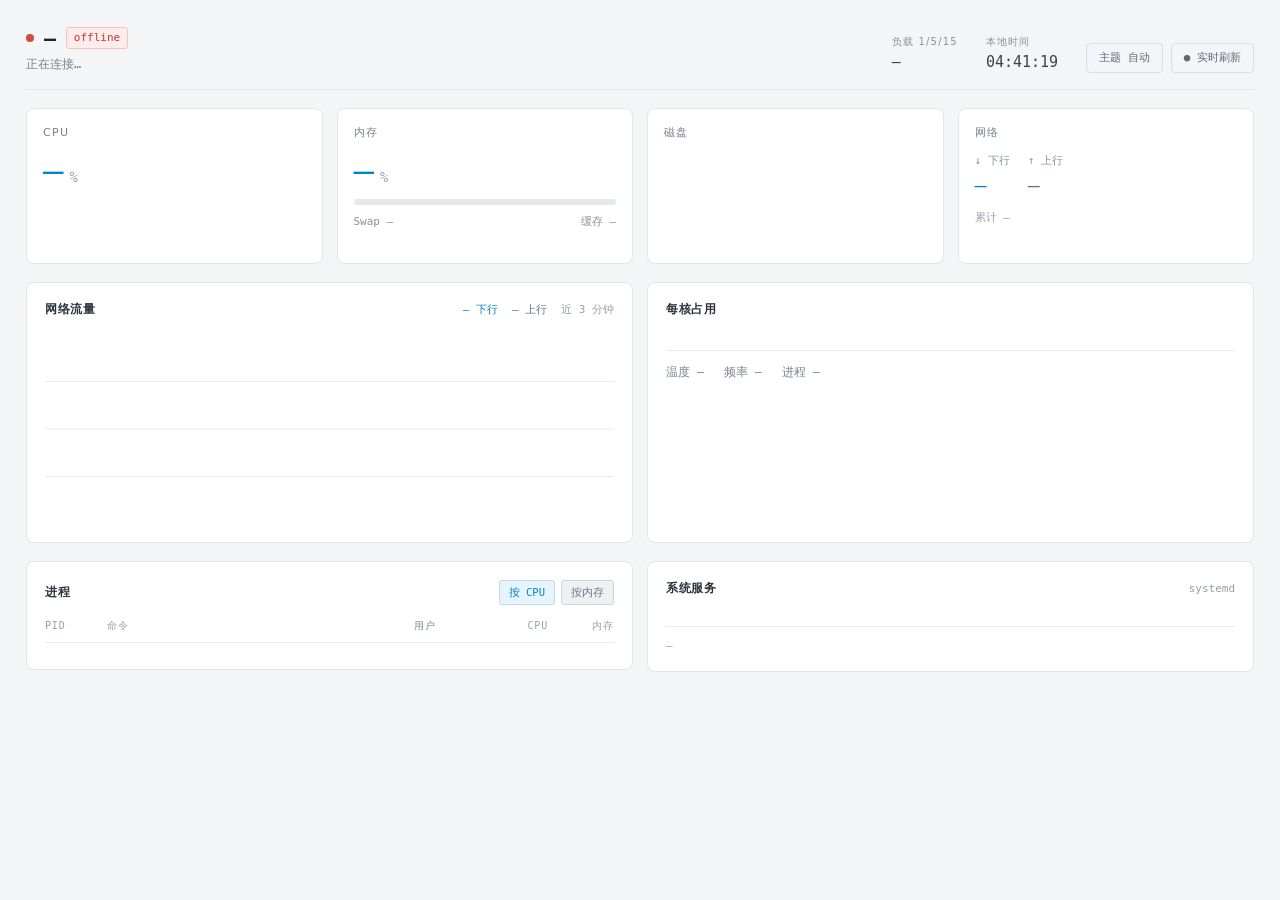
==== web/index.html @ b19786bd "servmon: 按 Claude Design 稿重做界面并扩展后端 - 前端重写为深色监控面板：CPU/内存/磁盘/网络卡片、网络流量图、每核占用、进程分页、服务卡片 - 新增浅色主题与主题切换（" ====
<!doctype html>
<html lang="zh-CN">
<head>
<meta charset="utf-8">
<meta name="viewport" content="width=device-width, initial-scale=1, viewport-fit=cover">
<meta name="color-scheme" content="dark light">
<title>servmon</title>
<script>
// 主题：localStorage 里的 servmon.theme 为 dark / light，缺省跟随系统；放在样式前面避免闪烁
(function () {
  const q = new URLSearchParams(location.search).get('theme');
  if (q === 'dark' || q === 'light') { try { localStorage.setItem('servmon.theme', q); } catch {} }
  else if (q === 'auto') { try { localStorage.removeItem('servmon.theme'); } catch {} }
  let t = ''; try { t = localStorage.getItem('servmon.theme') || ''; } catch {}
  const resolved = t || (matchMedia('(prefers-color-scheme: light)').matches ? 'light' : 'dark');
  document.documentElement.dataset.theme = resolved;
  document.documentElement.dataset.themePref = t || 'auto';
  document.documentElement.style.colorScheme = resolved;
})();
</script>
<style>
:root{
  --bg:#0c0f12; --panel:#12161a; --panel-2:#141920; --btn:#181d23; --btn-2:#14181d;
  --border:#1e242b; --border-2:#22282f; --border-3:#262d35; --border-hi:#3a4450;
  --line:#1c2228; --row:#171c21; --track:#1b2126; --hover:#151a1f;
  --ink:#e4e8ea; --ink-2:#dbe1e5; --ink-3:#d3dade; --val:#cdd4d8; --soft:#b6bfc5;
  --sub:#9aa4ab; --mute:#8b949e; --dim:#78838c; --dim-2:#6a747c; --dim-3:#5c666e; --off:#4d565e;
  --accent:#38bdf8; --accent-hi:#7dd3fc; --accent-bg:#0b1c27; --accent-bd:#1d3a4c;
  --tx:#94a3b8; --warn:#dda03c; --warn-bg:#1f1a10; --warn-bd:#453a20;
  --bad:#e06c5a; --bad-fg:#e08a7a; --bad-bg:#221618; --bad-bd:#402a2a;
  --sans:'IBM Plex Sans',ui-sans-serif,system-ui,-apple-system,"Segoe UI",Roboto,"PingFang SC","Noto Sans SC","Microsoft YaHei",sans-serif;
  --mono:'IBM Plex Mono',ui-monospace,SFMono-Regular,Menlo,Consolas,"PingFang SC","Noto Sans SC","Microsoft YaHei",monospace;
  --shadow:0 8px 30px rgba(0,0,0,.5);
}
:root[data-theme="light"]{
  --bg:#f3f5f7; --panel:#ffffff; --panel-2:#f7f9fb; --btn:#eef1f4; --btn-2:#f3f5f8;
  --border:#e1e6eb; --border-2:#d9dfe5; --border-3:#cfd6dd; --border-hi:#a9b3bd;
  --line:#e6eaee; --row:#eef1f4; --track:#e4e9ee; --hover:#f3f6f9;
  --ink:#1b232b; --ink-2:#232c34; --ink-3:#2b343d; --val:#39444e; --soft:#4b5763;
  --sub:#5d6975; --mute:#6c7883; --dim:#77838e; --dim-2:#86919b; --dim-3:#96a0a9; --off:#b8c0c7;
  --accent:#0284c7; --accent-hi:#0369a1; --accent-bg:#e8f4fc; --accent-bd:#b9dcf3;
  --tx:#64748b; --warn:#b7791f; --warn-bg:#fdf5e3; --warn-bd:#f0d7a0;
  --bad:#d14b3b; --bad-fg:#c0392b; --bad-bg:#fdeceb; --bad-bd:#f4c3bd;
  --shadow:0 8px 30px rgba(20,30,40,.18);
}
*{box-sizing:border-box}
html,body{margin:0;padding:0;background:var(--bg)}
body{color:var(--ink);font:13px/1.45 var(--sans);font-variant-numeric:tabular-nums;-webkit-font-smoothing:antialiased}
button{font:inherit;color:inherit;cursor:pointer}
button:disabled{cursor:default;opacity:.45}
.m{font-family:var(--mono)}
:focus-visible{outline:2px solid var(--accent);outline-offset:2px}
@keyframes pulseDot{0%,100%{opacity:1}50%{opacity:.35}}

.wrap{min-height:100vh;max-width:1480px;margin:0 auto;padding:26px 26px 48px;display:flex;flex-direction:column;gap:18px}
@media(max-width:600px){.wrap{padding:18px 16px 40px}}

/* ---------- 顶栏 ---------- */
.top{display:flex;flex-wrap:wrap;gap:20px;align-items:flex-end;justify-content:space-between;border-bottom:1px solid var(--border);padding-bottom:16px}
.top .id{display:flex;flex-direction:column;gap:6px;min-width:0}
.top .name{display:flex;align-items:center;gap:10px;flex-wrap:wrap}
.top .pulse{width:8px;height:8px;border-radius:50%;background:var(--accent);animation:pulseDot 2.4s ease-in-out infinite;flex:none}
.top.off .pulse{background:var(--bad);animation:none}
.top h1{margin:0;font:600 20px/1.2 var(--mono);letter-spacing:-.01em}
.badge{font:11px/1.4 var(--mono);color:var(--accent);border:1px solid var(--accent-bd);background:var(--accent-bg);padding:2px 7px;border-radius:3px}
.top.off .badge{color:var(--bad-fg);border-color:var(--bad-bd);background:var(--bad-bg)}
.top .sys{font:12px/1.4 var(--mono);color:var(--dim)}
.top .side{display:flex;gap:28px;align-items:flex-end;flex-wrap:wrap}
.kv{display:flex;flex-direction:column;gap:4px}
.kv .k{font-size:10px;letter-spacing:.12em;text-transform:uppercase;color:var(--dim-2)}
.kv .v{font:15px/1.3 var(--mono);color:var(--val)}
.live{font:11px/1.3 var(--mono);color:var(--sub);background:var(--btn-2);border:1px solid var(--border-2);border-radius:4px;padding:7px 12px}
.live:hover{border-color:var(--border-hi);color:var(--ink)}
.top .btns{display:flex;gap:8px}

/* ---------- 卡片 ---------- */
.grid{display:grid;gap:14px}
.g4{grid-template-columns:repeat(auto-fit,minmax(230px,1fr))}
.g2{grid-template-columns:repeat(auto-fit,minmax(330px,1fr))}
.g2b{grid-template-columns:repeat(auto-fit,minmax(340px,1fr));align-items:start}
@media(max-width:400px){.g2,.g2b{grid-template-columns:1fr}}
.card{background:var(--panel);border:1px solid var(--border);border-radius:8px;padding:16px;display:flex;flex-direction:column;gap:12px;min-width:0}
.card.lg{padding:18px;gap:16px}
.card .hd{display:flex;justify-content:space-between;align-items:baseline;gap:10px}
.card .hd .t{font-size:11px;letter-spacing:.12em;text-transform:uppercase;color:var(--dim)}
.card.lg .hd{align-items:center}
.card.lg .hd .t{font-size:12px;font-weight:600;letter-spacing:.06em;text-transform:none;color:var(--ink-3)}
.card .hd .r{font:11px/1.4 var(--mono);color:var(--dim-3);overflow:hidden;text-overflow:ellipsis;white-space:nowrap;min-width:0}
.big{display:flex;align-items:baseline;gap:6px;font-family:var(--mono)}
.big b{font-size:34px;font-weight:500;line-height:1;color:var(--accent)}
.big span{font-size:14px;color:var(--dim-3)}
.spark{width:100%;height:54px;display:block;overflow:visible}
.st-accent{stroke:var(--accent)} .st-tx{stroke:var(--tx)} .st-grid{stroke:var(--line)} .fl-accent{fill:var(--accent)}
.bar{height:6px;background:var(--track);border-radius:3px;overflow:hidden}
.bar i{display:block;height:100%;border-radius:3px;background:var(--accent);width:0;transition:width .6s ease}
.bar.s{height:5px}
.meta2{display:flex;justify-content:space-between;gap:10px;font:11px/1.4 var(--mono);color:var(--dim-2)}
.note{font:11px/1.4 var(--mono);color:var(--dim-3);padding-bottom:6px}
.heat-warn{color:var(--warn)!important} .heat-bad{color:var(--bad)!important}
.bg-warn{background:var(--warn)!important} .bg-bad{background:var(--bad)!important}

/* 磁盘 */
.disks{display:flex;flex-direction:column;gap:11px}
.disk{display:flex;flex-direction:column;gap:5px}
.disk .l{display:flex;justify-content:space-between;gap:10px;font:11.5px/1.4 var(--mono)}
.disk .l .mnt{color:var(--soft);overflow:hidden;text-overflow:ellipsis;white-space:nowrap}
.disk .l .u{color:var(--accent);white-space:nowrap}

/* 网络 */
.net2{display:flex;gap:18px;flex-wrap:wrap}
.net2 .kv .k{font:11px/1.4 var(--mono);color:var(--dim-2);letter-spacing:0;text-transform:none}
.net2 .kv .v{font-size:20px}
.net2 .rx .v{color:var(--accent)} .net2 .txv .v{color:var(--tx)}
.legend{display:flex;gap:14px;font:11px/1.4 var(--mono);flex-wrap:wrap}
.legend .rx{color:var(--accent)} .legend .tx{color:var(--tx)} .legend .n{color:var(--dim-3)}
.chart{width:100%;height:190px;display:block}

/* 每核 */
.cores{display:grid;grid-template-columns:repeat(auto-fit,minmax(130px,1fr));gap:10px 20px}
.core{display:flex;align-items:center;gap:9px}
.core .lb{font:11px/1.4 var(--mono);color:var(--dim-2);width:26px;flex:none}
.core .bar{flex:1}
.core .bar i{transition:width .7s ease}
.core .pc{font:11px/1.4 var(--mono);color:var(--sub);width:30px;text-align:right;flex:none}
.foot{display:flex;gap:20px;flex-wrap:wrap;border-top:1px solid var(--line);padding-top:13px;font:11.5px/1.4 var(--mono);color:var(--dim)}

/* 进程 */
.seg{font:10.5px/1.4 var(--mono);padding:4px 9px;border-radius:3px;background:var(--btn);color:var(--mute);border:1px solid var(--border-3)}
.seg.on{background:var(--accent-bg);color:var(--accent);border-color:var(--accent-bd)}
.segs{display:flex;gap:6px}
.prow{display:grid;grid-template-columns:52px minmax(0,1fr) 64px 60px 56px;gap:0 10px;align-items:center;font-family:var(--mono)}
.phead{font-size:10px;letter-spacing:.08em;text-transform:uppercase;color:var(--dim-3);border-bottom:1px solid var(--line);padding-bottom:8px}
.plist{display:flex;flex-direction:column;margin-top:-6px}
.plist .prow{padding:9px 0;border-bottom:1px solid var(--row);font-size:12px}
.plist .prow:hover{background:var(--hover)}
.prow .pid{color:var(--dim-3)}
.prow .nm{color:var(--ink-2);overflow:hidden;text-overflow:ellipsis;white-space:nowrap}
.prow .us{color:var(--dim);overflow:hidden;text-overflow:ellipsis;white-space:nowrap}
.prow .cp{text-align:right;color:var(--val)}
.prow .cp.hot{color:var(--warn)}
.prow .mm{text-align:right;color:var(--sub)}
@media(max-width:520px){.prow{grid-template-columns:48px minmax(0,1fr) 56px 52px}.prow .us{display:none}}
.pager{display:flex;justify-content:space-between;align-items:center;gap:10px;flex-wrap:wrap;border-top:1px solid var(--line);padding-top:11px;margin-top:-4px}
.pager .info{font:11px/1.4 var(--mono);color:var(--dim-3)}
.pager .pageNo{font:11px/1.4 var(--mono);color:var(--sub);padding:0 4px;align-self:center;min-width:64px;text-align:center}
.pager .seg{padding:3px 9px;font-size:12px;line-height:1.2}
[hidden]{display:none!important}

/* 服务 */
.svcs{display:flex;flex-direction:column;gap:8px}
.svc{border:1px solid var(--border);border-radius:6px;padding:12px 13px;display:flex;flex-direction:column;gap:10px;background:var(--panel-2)}
.svc .row1{display:flex;justify-content:space-between;align-items:flex-start;gap:12px}
.svc .info{display:flex;flex-direction:column;gap:3px;min-width:0}
.svc .unit{display:flex;align-items:center;gap:8px;min-width:0}
.svc .dot{width:6px;height:6px;border-radius:50%;background:var(--off);flex:none}
.svc .unit b{font:13px/1.4 var(--mono);color:var(--ink);font-weight:400;overflow:hidden;text-overflow:ellipsis;white-space:nowrap}
.svc .desc{font-size:11.5px;color:var(--dim);padding-left:14px;overflow:hidden;text-overflow:ellipsis;white-space:nowrap}
.pill{font:10.5px/1.4 var(--mono);padding:3px 8px;border-radius:3px;white-space:nowrap;color:var(--mute);background:var(--btn);border:1px solid var(--border-3);flex:none}
.svc.running .dot{background:var(--accent)}
.svc.running .pill{color:var(--accent);background:var(--accent-bg);border-color:var(--accent-bd)}
.svc.failed .dot{background:var(--bad)}
.svc.failed .pill{color:var(--bad-fg);background:var(--bad-bg);border-color:var(--bad-bd)}
.svc.busy .dot{background:var(--warn)}
.svc.busy .pill{color:var(--warn);background:var(--warn-bg);border-color:var(--warn-bd)}
.svc .acts{display:flex;gap:6px;align-items:center;flex-wrap:wrap;padding-left:14px}
.svc .acts button{font:11px/1.4 var(--mono);padding:5px 11px;border-radius:3px;background:var(--btn);color:var(--sub);border:1px solid var(--border-3)}
.svc .acts button:hover:not(:disabled){color:var(--ink);border-color:var(--border-hi)}
.svc .acts .pri.start{background:var(--accent-bg);color:var(--accent);border-color:var(--accent-bd)}
.svc .acts .pri.stop{background:var(--bad-bg);color:var(--bad-fg);border-color:var(--bad-bd)}
.svc .acts .boot{background:transparent;color:var(--dim-2);border-color:var(--border-2)}
.svc .acts .boot.on{color:var(--sub);border-color:var(--border-hi)}
.svc .acts .meta{font:11px/1.4 var(--mono);color:var(--dim-3);margin-left:auto;white-space:nowrap}
.log{font:11px/1.4 var(--mono);color:var(--dim-3);border-top:1px solid var(--line);padding-top:11px;overflow:hidden;text-overflow:ellipsis;white-space:nowrap}
.empty{color:var(--dim);font-size:12px;padding:6px 0}
.empty code{font-family:var(--mono);color:var(--sub)}

/* ---------- 提示 / 登录 ---------- */
.toast{position:fixed;left:50%;bottom:24px;transform:translateX(-50%);background:var(--panel-2);color:var(--ink);border:1px solid var(--border-hi);
  font:12px/1.4 var(--mono);padding:10px 16px;border-radius:6px;opacity:0;transition:opacity .2s;pointer-events:none;max-width:90vw;box-shadow:var(--shadow)}
.toast.show{opacity:1}
.toast.err{border-color:var(--bad-bd);color:var(--bad-fg)}
.login{position:fixed;inset:0;background:rgba(0,0,0,.6);display:none;align-items:center;justify-content:center;padding:16px}
.login.show{display:flex}
.login form{background:var(--panel);border:1px solid var(--border);padding:24px;border-radius:8px;width:340px;max-width:100%;display:flex;flex-direction:column;gap:12px}
.login .t{font:600 13px/1.4 var(--mono);color:var(--ink-3)}
.login p{margin:0;color:var(--dim);font-size:12px}
.login input{font:13px/1.4 var(--mono);padding:9px 10px;border:1px solid var(--border-3);border-radius:4px;background:var(--bg);color:var(--ink)}
.login button{font:12px/1.4 var(--mono);padding:9px;border:1px solid var(--accent-bd);border-radius:4px;background:var(--accent-bg);color:var(--accent)}
</style>
</head>
<body>
<div class="wrap">
  <header class="top" id="top">
    <div class="id">
      <div class="name">
        <span class="pulse"></span>
        <h1 id="host">—</h1>
        <span class="badge" id="badge">连接中</span>
      </div>
      <div class="sys" id="sys">正在连接…</div>
    </div>
    <div class="side">
      <div class="kv"><span class="k">负载 1/5/15</span><span class="v" id="load">—</span></div>
      <div class="kv"><span class="k">本地时间</span><span class="v" id="clock">—</span></div>
      <div class="btns">
        <button class="live" id="theme" title="切换主题：跟随系统 / 深色 / 浅色">主题 自动</button>
        <button class="live" id="live">● 实时刷新</button>
      </div>
    </div>
  </header>

  <section class="grid g4">
    <div class="card" style="padding-bottom:10px">
      <div class="hd"><span class="t">CPU</span><span class="r" id="cpuModel"></span></div>
      <div class="big"><b id="cpuV">—</b><span>%</span></div>
      <svg class="spark" viewBox="0 0 300 70" preserveAspectRatio="none" aria-hidden="true">
        <polyline id="cpuLine" class="st-accent" points="" fill="none" stroke-width="1.6" vector-effect="non-scaling-stroke"></polyline>
        <polygon id="cpuArea" class="fl-accent" points="" opacity="0.09"></polygon>
      </svg>
    </div>

    <div class="card">
      <div class="hd"><span class="t">内存</span><span class="r" id="memText"></span></div>
      <div class="big"><b id="memV">—</b><span>%</span></div>
      <div style="display:flex;flex-direction:column;gap:9px">
        <div class="bar"><i id="memBar"></i></div>
        <div class="meta2"><span id="swapText">Swap —</span><span id="cacheText">缓存 —</span></div>
      </div>
    </div>

    <div class="card">
      <div class="hd"><span class="t">磁盘</span><span class="r" id="diskCount"></span></div>
      <div class="disks" id="disks"></div>
    </div>

    <div class="card" style="padding-bottom:10px">
      <div class="hd"><span class="t">网络</span><span class="r" id="iface"></span></div>
      <div class="net2">
        <div class="kv rx"><span class="k">↓ 下行</span><span class="v" id="rxV">—</span></div>
        <div class="kv txv"><span class="k">↑ 上行</span><span class="v" id="txV">—</span></div>
      </div>
      <div class="note" id="netTotal">累计 —</div>
    </div>
  </section>

  <section class="grid g2">
    <div class="card lg">
      <div class="hd">
        <span class="t">网络流量</span>
        <div class="legend"><span class="rx">— 下行</span><span class="tx">— 上行</span><span class="n" id="netRange">近 3 分钟</span></div>
      </div>
      <svg class="chart" viewBox="0 0 600 180" preserveAspectRatio="none" aria-hidden="true">
        <line class="st-grid" x1="0" y1="45" x2="600" y2="45" stroke-width="1" vector-effect="non-scaling-stroke"></line>
        <line class="st-grid" x1="0" y1="90" x2="600" y2="90" stroke-width="1" vector-effect="non-scaling-stroke"></line>
        <line class="st-grid" x1="0" y1="135" x2="600" y2="135" stroke-width="1" vector-effect="non-scaling-stroke"></line>
        <polygon id="rxArea" class="fl-accent" points="" opacity="0.1"></polygon>
        <polyline id="rxLine" class="st-accent" points="" fill="none" stroke-width="1.8" vector-effect="non-scaling-stroke"></polyline>
        <polyline id="txLine" class="st-tx" points="" fill="none" stroke-width="1.5" vector-effect="non-scaling-stroke"></polyline>
      </svg>
    </div>

    <div class="card lg">
      <div class="hd"><span class="t">每核占用</span><span class="r" id="coreCount"></span></div>
      <div class="cores" id="cores"></div>
      <div class="foot"><span id="temp">温度 —</span><span id="freq">频率 —</span><span id="procCount">进程 —</span></div>
    </div>
  </section>

  <section class="grid g2b">
    <div class="card lg" style="gap:14px">
      <div class="hd">
        <span class="t">进程</span>
        <div class="segs">
          <button class="seg on" data-sort="cpu">按 CPU</button>
          <button class="seg" data-sort="mem">按内存</button>
        </div>
      </div>
      <div class="prow phead"><span>PID</span><span>命令</span><span class="us">用户</span><span style="text-align:right">CPU</span><span style="text-align:right">内存</span></div>
      <div class="plist" id="procs"></div>
      <div class="pager" id="pager" hidden>
        <span class="info" id="pageInfo"></span>
        <div class="segs">
          <button class="seg" id="pagePrev" aria-label="上一页">‹</button>
          <span class="pageNo" id="pageNo"></span>
          <button class="seg" id="pageNext" aria-label="下一页">›</button>
        </div>
      </div>
    </div>

    <div class="card lg" style="gap:14px">
      <div class="hd"><span class="t">系统服务</span><span class="r">systemd</span></div>
      <div class="svcs" id="services"></div>
      <div class="log" id="log">—</div>
    </div>
  </section>
</div>

<div class="toast" id="toast" role="status"></div>
<div class="login" id="login">
  <form id="loginForm">
    <div class="t">servmon</div>
    <p>需要访问令牌才能查看此面板。</p>
    <input id="tokenIn" type="password" placeholder="输入令牌" autocomplete="current-password">
    <button type="submit">进入</button>
  </form>
</div>

<script>
'use strict';
const $ = s => document.querySelector(s);
let token = localStorage.getItem('servmon.token') || '';
let sortBy = 'cpu';
const PAGE_SIZE = 15;
let page = 0;
let live = true;
let intervalMs = 2000;
let tickTimer = null;
let inFlight = false;
let lastLog = '';
const pending = new Map();   // 服务名 -> 正在执行的动作
const cache = { procs: [], svcs: [] };

// ---------- 工具 ----------
function bytes(n, f = 1) {
  const u = ['B', 'KB', 'MB', 'GB', 'TB', 'PB']; let i = 0; n = Number(n) || 0;
  while (n >= 1024 && i < u.length - 1) { n /= 1024; i++; }
  return n.toFixed(i === 0 ? 0 : f) + ' ' + u[i];
}
const rate = n => bytes(n, 1) + '/s';
function dur(s) {
  s = Math.max(0, Math.floor(s));
  const d = Math.floor(s / 86400), h = Math.floor(s % 86400 / 3600), m = Math.floor(s % 3600 / 60);
  return (d ? d + ' 天 ' : '') + (h ? h + ' 小时 ' : '') + m + ' 分';
}
function durShort(s) {
  s = Math.max(0, Math.floor(s));
  if (s < 60) return '刚刚';
  const d = Math.floor(s / 86400), h = Math.floor(s % 86400 / 3600), m = Math.floor(s % 3600 / 60);
  return d ? `${d}d ${h}h` : h ? `${h}h ${m}m` : `${m}m`;
}
const esc = s => String(s ?? '').replace(/[&<>"]/g, c => ({ '&': '&amp;', '<': '&lt;', '>': '&gt;', '"': '&quot;' }[c]));
const heat = v => v > 85 ? 'bad' : v > 60 ? 'warn' : '';
function setHeat(el, v, prefix) {
  el.classList.remove(prefix + '-warn', prefix + '-bad');
  const h = heat(v); if (h) el.classList.add(prefix + '-' + h);
}
function toast(msg, err = false, ms = 2500) {
  const t = $('#toast'); t.textContent = msg; t.classList.toggle('err', err); t.classList.add('show');
  clearTimeout(t._h); t._h = setTimeout(() => t.classList.remove('show'), ms);
}
function setLog(msg) { lastLog = msg; renderLog(); }
function setOnline(ok) {
  $('#top').classList.toggle('off', !ok);
  $('#badge').textContent = ok ? 'online' : 'offline';
}

// 把序列映射成 SVG 折线的 points 字符串；n 为满幅点数，数据不足时靠右对齐
function poly(vals, max, w, h, n) {
  n = Math.max(n || vals.length, 2);
  const off = n - vals.length;
  return vals.map((v, i) => `${((i + off) / (n - 1) * w).toFixed(1)},${(h - Math.max(0, Math.min(1, v / max)) * h).toFixed(1)}`).join(' ');
}
function area(points, vals, w, h, n) {
  if (!vals.length) return '';
  n = Math.max(n || vals.length, 2);
  const x0 = ((n - vals.length) / (n - 1) * w).toFixed(1);
  return `${x0},${h} ${points} ${w},${h}`;
}

async function api(path, opts = {}) {
  const h = Object.assign({}, opts.headers || {});
  if (token) h['Authorization'] = 'Bearer ' + token;
  const r = await fetch(path, Object.assign({}, opts, { headers: h }));
  if (r.status === 401) { showLogin(); throw new Error('unauthorized'); }
  const data = await r.json();
  if (!r.ok) throw new Error(data.error || r.statusText);
  return data;
}

// ---------- 渲染 ----------
function renderOverview(o) {
  const c = o.current || {};
  const hist = o.history || [];
  const n = 90;
  if (o.interval > 0) intervalMs = Math.max(500, o.interval * 1000);

  document.title = (o.host || 'servmon') + ' · servmon';
  $('#host').textContent = o.host || '—';
  $('#sys').textContent = [o.os, o.kernel ? '内核 ' + o.kernel : '', '运行 ' + dur(o.uptime)].filter(Boolean).join(' · ');
  $('#load').textContent = (o.load || [0, 0, 0]).map(x => x.toFixed(2)).join(' / ');

  // CPU
  const cpuV = $('#cpuV'); cpuV.textContent = (c.cpu || 0).toFixed(1); setHeat(cpuV, c.cpu || 0, 'heat');
  $('#cpuModel').textContent = o.cpuModel || (o.cores + ' 核');
  $('#cpuModel').title = o.cpuModel || '';
  const cpuPts = poly(hist.map(s => s.cpu), 100, 300, 70, n);
  $('#cpuLine').setAttribute('points', cpuPts);
  $('#cpuArea').setAttribute('points', area(cpuPts, hist, 300, 70, n));

  // 内存
  const memPct = c.mem || 0;
  const memV = $('#memV'); memV.textContent = memPct.toFixed(0); setHeat(memV, memPct, 'heat');
  $('#memText').textContent = `${bytes(o.memUsed)} / ${bytes(o.memTotal, 0)}`;
  const memBar = $('#memBar'); memBar.style.width = memPct.toFixed(1) + '%'; setHeat(memBar, memPct, 'bg');
  $('#swapText').textContent = o.swapTotal ? `Swap ${bytes(o.swapUsed)} / ${bytes(o.swapTotal, 0)}` : 'Swap 无';
  $('#cacheText').textContent = '缓存 ' + bytes(o.memCached);

  // 磁盘
  const disks = o.disks || [];
  $('#diskCount').textContent = disks.length + ' 个挂载点';
  $('#disks').innerHTML = disks.map(d => `
    <div class="disk">
      <div class="l"><span class="mnt" title="${esc(d.fs)}">${esc(d.mount)}</span><span class="u ${heat(d.percent) ? 'heat-' + heat(d.percent) : ''}">${bytes(d.used)} / ${bytes(d.total, 0)} · ${d.percent.toFixed(0)}%</span></div>
      <div class="bar s"><i class="${heat(d.percent) ? 'bg-' + heat(d.percent) : ''}" style="width:${d.percent.toFixed(1)}%"></i></div>
    </div>`).join('') || '<div class="empty">没有找到磁盘</div>';

  // 网络
  $('#iface').textContent = o.netIface || '';
  $('#rxV').textContent = rate(c.rx || 0);
  $('#txV').textContent = rate(c.tx || 0);
  $('#netTotal').textContent = `累计 ${bytes(o.netRxTotal)} ↓ · ${bytes(o.netTxTotal)} ↑`;
  const rxs = hist.map(s => s.rx), txs = hist.map(s => s.tx);
  const peak = Math.max(1, ...rxs, ...txs);
  const netMax = peak * 1.15;
  const rxPts = poly(rxs, netMax, 600, 180, n);
  $('#rxLine').setAttribute('points', rxPts);
  $('#rxArea').setAttribute('points', area(rxPts, rxs, 600, 180, n));
  $('#txLine').setAttribute('points', poly(txs, netMax, 600, 180, n));
  const span = Math.round(hist.length * (o.interval || 2));
  $('#netRange').textContent = `近 ${span >= 120 ? Math.round(span / 60) + ' 分钟' : span + ' 秒'} · 峰值 ${rate(peak)}`;

  // 每核
  const cores = o.perCore || [];
  const cc = $('#cores');
  if (cc.children.length !== cores.length) {
    cc.innerHTML = cores.map((_, i) => `<div class="core"><span class="lb">c${i}</span><div class="bar s"><i></i></div><span class="pc"></span></div>`).join('');
  }
  cores.forEach((p, i) => {
    const row = cc.children[i], bar = row.querySelector('i');
    bar.style.width = Math.max(1, p).toFixed(1) + '%'; setHeat(bar, p, 'bg');
    row.querySelector('.pc').textContent = p.toFixed(0) + '%';
  });
  $('#coreCount').textContent = o.physical && o.physical !== o.cores ? `${o.physical} 物理核 / ${o.cores} 线程` : `${o.cores} 核`;
  $('#temp').textContent = '温度 ' + (o.temp > 0 ? o.temp.toFixed(0) + '°C' : '—');
  $('#freq').textContent = '频率 ' + (o.cpuMhz > 100 ? (o.cpuMhz / 1000).toFixed(2) + ' GHz' : '—');
  $('#procCount').textContent = '进程 ' + (o.procCount || '—');
}

function renderProcs(list) {
  cache.procs = list;
  const pages = Math.max(1, Math.ceil(list.length / PAGE_SIZE));
  page = Math.min(page, pages - 1);
  const from = page * PAGE_SIZE, slice = list.slice(from, from + PAGE_SIZE);
  $('#pager').hidden = list.length <= PAGE_SIZE;
  $('#pageInfo').textContent = list.length ? `${from + 1}–${from + slice.length} / 共 ${list.length} 个` : '';
  $('#pageNo').textContent = `${page + 1} / ${pages}`;
  $('#pagePrev').disabled = page === 0;
  $('#pageNext').disabled = page >= pages - 1;
  $('#procs').innerHTML = slice.map(p => `<div class="prow" title="${esc(p.name)} · RSS ${bytes(p.rss)} · ${esc(p.status)}">
    <span class="pid">${p.pid}</span>
    <span class="nm">${esc(p.name)}</span>
    <span class="us">${esc(p.user)}</span>
    <span class="cp ${p.cpu > 20 ? 'hot' : ''}">${p.cpu.toFixed(1)}%</span>
    <span class="mm">${p.memPct.toFixed(1)}%</span>
  </div>`).join('') || '<div class="empty">没有进程数据</div>';
}

const ENABLED = new Set(['enabled', 'enabled-runtime', 'alias', 'linked', 'linked-runtime']);
const LOCKED = new Set(['static', 'masked', 'masked-runtime', 'indirect', 'generated', 'transient']);

function renderServices(list) {
  cache.svcs = list;
  const el = $('#services');
  if (!list.length) {
    el.innerHTML = '<div class="empty">启动时用 <code>-services nginx,docker</code> 指定要管理的服务。</div>';
    renderLog(); return;
  }
  el.innerHTML = list.map(s => {
    const act = pending.get(s.name);
    const up = s.active === 'active';
    const failed = s.active === 'failed';
    const cls = act ? 'busy' : up ? 'running' : failed ? 'failed' : 'stopped';
    const pill = act ? { start: '启动中', stop: '停止中', restart: '重启中', enable: '处理中', disable: '处理中' }[act]
      : up ? '运行中' : failed ? '失败' : s.active === 'unknown' ? '未知' : '已停止';
    const on = ENABLED.has(s.enabled), locked = LOCKED.has(s.enabled);
    const meta = up ? (s.since ? '已运行 ' + durShort(s.since) : '运行中') : failed ? (s.sub || 'failed') : s.since ? '停止 ' + durShort(s.since) : '未激活';
    return `<div class="svc ${cls}" data-name="${esc(s.name)}">
      <div class="row1">
        <div class="info">
          <div class="unit"><span class="dot"></span><b title="${esc(s.active)} / ${esc(s.sub)}">${esc(s.name)}</b></div>
          <span class="desc" title="${esc(s.description)}">${esc(s.description || s.sub || '')}</span>
        </div>
        <span class="pill">${pill}</span>
      </div>
      <div class="acts">
        <button class="pri ${up ? 'stop' : 'start'}" data-act="${up ? 'stop' : 'start'}" ${act ? 'disabled' : ''}>${act ? '…' : up ? '停止' : '启动'}</button>
        <button data-act="restart" ${act ? 'disabled' : ''}>重启</button>
        <button class="boot ${on ? 'on' : ''}" data-act="${on ? 'disable' : 'enable'}" ${act || locked ? 'disabled' : ''} title="${esc(s.enabled || '')}">自启 ${locked ? esc(s.enabled) : on ? '开' : '关'}</button>
        <span class="meta">${esc(meta)}</span>
      </div>
    </div>`;
  }).join('');
  renderLog();
}

function renderLog() {
  const list = cache.svcs;
  const running = list.filter(s => s.active === 'active').length;
  const head = list.length ? `${running}/${list.length} 个服务运行中` : '';
  $('#log').textContent = [head, lastLog].filter(Boolean).join(' · ') || '—';
}

// ---------- 轮询 ----------
// 进程列表要遍历全部进程，比其它接口慢得多，所以各自到达各自渲染，不互相等待
async function tick() {
  if (inFlight) return;
  inFlight = true;
  const fast = Promise.all([api('/api/overview'), api('/api/services')])
    .then(([o, s]) => { renderOverview(o); renderServices(s); setOnline(true); });
  const slow = api('/api/processes?sort=' + sortBy + '&limit=all').then(renderProcs);
  try {
    await Promise.all([fast, slow]);
  } catch (e) {
    if (e.message !== 'unauthorized') setOnline(false);
  } finally { inFlight = false; }
}
function schedule() {
  clearTimeout(tickTimer);
  if (!live || document.hidden) return;
  tickTimer = setTimeout(async () => { await tick(); schedule(); }, intervalMs);
}
function start() { clearTimeout(tickTimer); tick().then(schedule); }
function stop() { clearTimeout(tickTimer); }

function renderClock() { $('#clock').textContent = new Date().toLocaleTimeString('zh-CN', { hour12: false }); }
setInterval(renderClock, 1000); renderClock();

// ---------- 交互 ----------
$('#live').addEventListener('click', () => {
  live = !live;
  $('#live').textContent = live ? '● 实时刷新' : '○ 已暂停';
  live ? start() : stop();
});

document.querySelectorAll('.seg[data-sort]').forEach(b => b.addEventListener('click', () => {
  document.querySelectorAll('.seg[data-sort]').forEach(x => x.classList.toggle('on', x === b));
  sortBy = b.dataset.sort; page = 0; tick();
}));
$('#pagePrev').addEventListener('click', () => { page = Math.max(0, page - 1); renderProcs(cache.procs); });
$('#pageNext').addEventListener('click', () => { page = page + 1; renderProcs(cache.procs); });

// 主题切换：自动 → 深色 → 浅色 → 自动
const THEME_LABEL = { auto: '主题 自动', dark: '主题 深色', light: '主题 浅色' };
function applyTheme(pref) {
  const root = document.documentElement;
  const resolved = pref === 'auto' ? (matchMedia('(prefers-color-scheme: light)').matches ? 'light' : 'dark') : pref;
  root.dataset.theme = resolved; root.dataset.themePref = pref; root.style.colorScheme = resolved;
  $('#theme').textContent = THEME_LABEL[pref];
  try { pref === 'auto' ? localStorage.removeItem('servmon.theme') : localStorage.setItem('servmon.theme', pref); } catch {}
}
$('#theme').addEventListener('click', () => {
  const order = ['auto', 'dark', 'light'];
  applyTheme(order[(order.indexOf(document.documentElement.dataset.themePref || 'auto') + 1) % order.length]);
});
matchMedia('(prefers-color-scheme: light)').addEventListener('change', () => {
  if ((document.documentElement.dataset.themePref || 'auto') === 'auto') applyTheme('auto');
});
$('#theme').textContent = THEME_LABEL[document.documentElement.dataset.themePref || 'auto'];

const VERB = { start: '启动', stop: '停止', restart: '重启', enable: '开启自启', disable: '关闭自启' };
$('#services').addEventListener('click', async e => {
  const btn = e.target.closest('button[data-act]'); if (!btn || btn.disabled) return;
  const name = btn.closest('.svc').dataset.name, act = btn.dataset.act;
  if (act === 'stop' && !confirm('确定停止 ' + name + '？')) return;
  pending.set(name, act); renderServices(cache.svcs);
  setLog(`systemctl ${act} ${name} …`);
  try {
    const info = await api(`/api/services/${encodeURIComponent(name)}/${act}`, { method: 'POST' });
    setLog(`systemctl ${act} ${name} — 完成`);
    toast(`${name} 已${VERB[act]}`);
    pending.delete(name);
    cache.svcs = cache.svcs.map(s => s.name === name ? info : s);
    renderServices(cache.svcs);
  } catch (err) {
    pending.delete(name);
    setLog(`systemctl ${act} ${name} — 失败：${err.message}`);
    toast('操作失败：' + err.message, true, 5000);
    renderServices(cache.svcs);
  }
  tick();
});

function showLogin() { stop(); $('#login').classList.add('show'); $('#tokenIn').focus(); }
$('#loginForm').addEventListener('submit', async e => {
  e.preventDefault();
  token = $('#tokenIn').value.trim();
  try { await api('/api/ping'); localStorage.setItem('servmon.token', token); $('#login').classList.remove('show'); start(); }
  catch { toast('令牌不正确', true); }
});

document.addEventListener('visibilitychange', () => document.hidden ? stop() : (live && start()));
start();
</script>
</body>
</html>
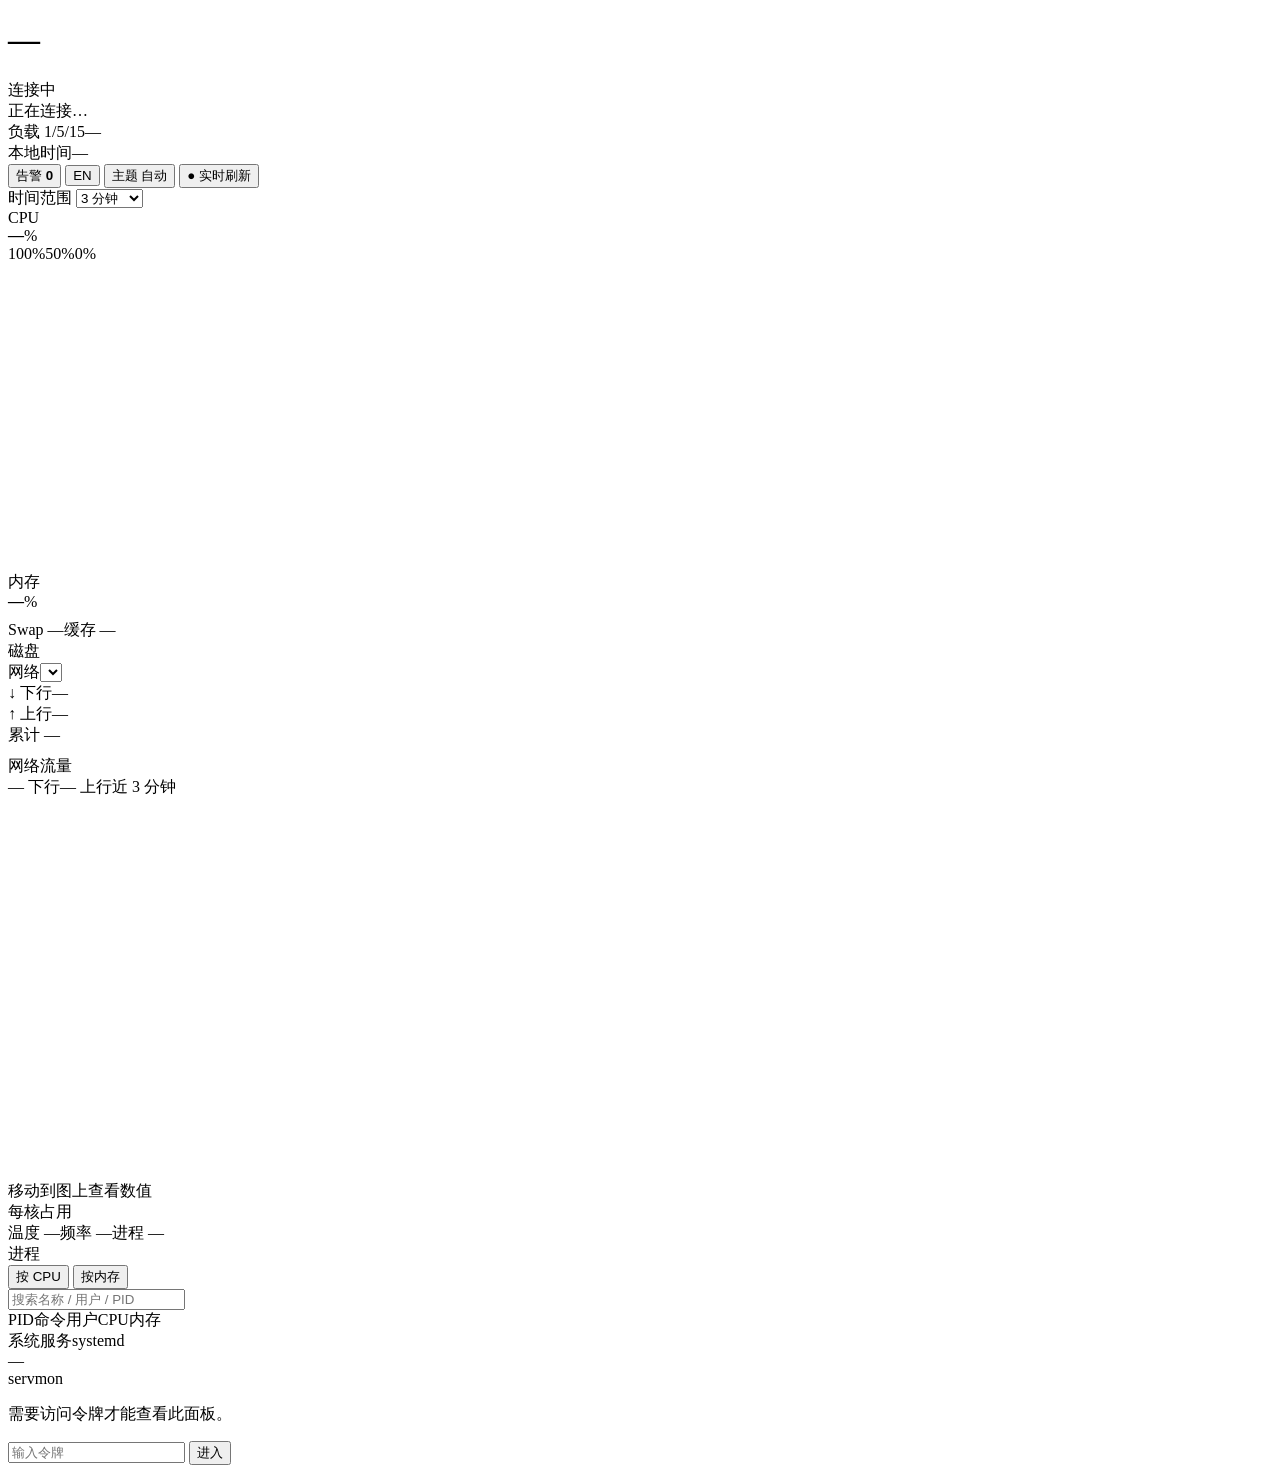
==== commit 2d44b495: "feat: implement servmon monitoring optimization plan" ====
--- a/web/index.html
+++ b/web/index.html
@@ -1,605 +1,298 @@
 <!doctype html>
 <html lang="zh-CN">
-<head>
-<meta charset="utf-8">
-<meta name="viewport" content="width=device-width, initial-scale=1, viewport-fit=cover">
-<meta name="color-scheme" content="dark light">
-<title>servmon</title>
-<script>
-// 主题：localStorage 里的 servmon.theme 为 dark / light，缺省跟随系统；放在样式前面避免闪烁
-(function () {
-  const q = new URLSearchParams(location.search).get('theme');
-  if (q === 'dark' || q === 'light') { try { localStorage.setItem('servmon.theme', q); } catch {} }
-  else if (q === 'auto') { try { localStorage.removeItem('servmon.theme'); } catch {} }
-  let t = ''; try { t = localStorage.getItem('servmon.theme') || ''; } catch {}
-  const resolved = t || (matchMedia('(prefers-color-scheme: light)').matches ? 'light' : 'dark');
-  document.documentElement.dataset.theme = resolved;
-  document.documentElement.dataset.themePref = t || 'auto';
-  document.documentElement.style.colorScheme = resolved;
-})();
-</script>
-<style>
-:root{
-  --bg:#0c0f12; --panel:#12161a; --panel-2:#141920; --btn:#181d23; --btn-2:#14181d;
-  --border:#1e242b; --border-2:#22282f; --border-3:#262d35; --border-hi:#3a4450;
-  --line:#1c2228; --row:#171c21; --track:#1b2126; --hover:#151a1f;
-  --ink:#e4e8ea; --ink-2:#dbe1e5; --ink-3:#d3dade; --val:#cdd4d8; --soft:#b6bfc5;
-  --sub:#9aa4ab; --mute:#8b949e; --dim:#78838c; --dim-2:#6a747c; --dim-3:#5c666e; --off:#4d565e;
-  --accent:#38bdf8; --accent-hi:#7dd3fc; --accent-bg:#0b1c27; --accent-bd:#1d3a4c;
-  --tx:#94a3b8; --warn:#dda03c; --warn-bg:#1f1a10; --warn-bd:#453a20;
-  --bad:#e06c5a; --bad-fg:#e08a7a; --bad-bg:#221618; --bad-bd:#402a2a;
-  --sans:'IBM Plex Sans',ui-sans-serif,system-ui,-apple-system,"Segoe UI",Roboto,"PingFang SC","Noto Sans SC","Microsoft YaHei",sans-serif;
-  --mono:'IBM Plex Mono',ui-monospace,SFMono-Regular,Menlo,Consolas,"PingFang SC","Noto Sans SC","Microsoft YaHei",monospace;
-  --shadow:0 8px 30px rgba(0,0,0,.5);
-}
-:root[data-theme="light"]{
-  --bg:#f3f5f7; --panel:#ffffff; --panel-2:#f7f9fb; --btn:#eef1f4; --btn-2:#f3f5f8;
-  --border:#e1e6eb; --border-2:#d9dfe5; --border-3:#cfd6dd; --border-hi:#a9b3bd;
-  --line:#e6eaee; --row:#eef1f4; --track:#e4e9ee; --hover:#f3f6f9;
-  --ink:#1b232b; --ink-2:#232c34; --ink-3:#2b343d; --val:#39444e; --soft:#4b5763;
-  --sub:#5d6975; --mute:#6c7883; --dim:#77838e; --dim-2:#86919b; --dim-3:#96a0a9; --off:#b8c0c7;
-  --accent:#0284c7; --accent-hi:#0369a1; --accent-bg:#e8f4fc; --accent-bd:#b9dcf3;
-  --tx:#64748b; --warn:#b7791f; --warn-bg:#fdf5e3; --warn-bd:#f0d7a0;
-  --bad:#d14b3b; --bad-fg:#c0392b; --bad-bg:#fdeceb; --bad-bd:#f4c3bd;
-  --shadow:0 8px 30px rgba(20,30,40,.18);
-}
-*{box-sizing:border-box}
-html,body{margin:0;padding:0;background:var(--bg)}
-body{color:var(--ink);font:13px/1.45 var(--sans);font-variant-numeric:tabular-nums;-webkit-font-smoothing:antialiased}
-button{font:inherit;color:inherit;cursor:pointer}
-button:disabled{cursor:default;opacity:.45}
-.m{font-family:var(--mono)}
-:focus-visible{outline:2px solid var(--accent);outline-offset:2px}
-@keyframes pulseDot{0%,100%{opacity:1}50%{opacity:.35}}
-
-.wrap{min-height:100vh;max-width:1480px;margin:0 auto;padding:26px 26px 48px;display:flex;flex-direction:column;gap:18px}
-@media(max-width:600px){.wrap{padding:18px 16px 40px}}
-
-/* ---------- 顶栏 ---------- */
-.top{display:flex;flex-wrap:wrap;gap:20px;align-items:flex-end;justify-content:space-between;border-bottom:1px solid var(--border);padding-bottom:16px}
-.top .id{display:flex;flex-direction:column;gap:6px;min-width:0}
-.top .name{display:flex;align-items:center;gap:10px;flex-wrap:wrap}
-.top .pulse{width:8px;height:8px;border-radius:50%;background:var(--accent);animation:pulseDot 2.4s ease-in-out infinite;flex:none}
-.top.off .pulse{background:var(--bad);animation:none}
-.top h1{margin:0;font:600 20px/1.2 var(--mono);letter-spacing:-.01em}
-.badge{font:11px/1.4 var(--mono);color:var(--accent);border:1px solid var(--accent-bd);background:var(--accent-bg);padding:2px 7px;border-radius:3px}
-.top.off .badge{color:var(--bad-fg);border-color:var(--bad-bd);background:var(--bad-bg)}
-.top .sys{font:12px/1.4 var(--mono);color:var(--dim)}
-.top .side{display:flex;gap:28px;align-items:flex-end;flex-wrap:wrap}
-.kv{display:flex;flex-direction:column;gap:4px}
-.kv .k{font-size:10px;letter-spacing:.12em;text-transform:uppercase;color:var(--dim-2)}
-.kv .v{font:15px/1.3 var(--mono);color:var(--val)}
-.live{font:11px/1.3 var(--mono);color:var(--sub);background:var(--btn-2);border:1px solid var(--border-2);border-radius:4px;padding:7px 12px}
-.live:hover{border-color:var(--border-hi);color:var(--ink)}
-.top .btns{display:flex;gap:8px}
-
-/* ---------- 卡片 ---------- */
-.grid{display:grid;gap:14px}
-.g4{grid-template-columns:repeat(auto-fit,minmax(230px,1fr))}
-.g2{grid-template-columns:repeat(auto-fit,minmax(330px,1fr))}
-.g2b{grid-template-columns:repeat(auto-fit,minmax(340px,1fr));align-items:start}
-@media(max-width:400px){.g2,.g2b{grid-template-columns:1fr}}
-.card{background:var(--panel);border:1px solid var(--border);border-radius:8px;padding:16px;display:flex;flex-direction:column;gap:12px;min-width:0}
-.card.lg{padding:18px;gap:16px}
-.card .hd{display:flex;justify-content:space-between;align-items:baseline;gap:10px}
-.card .hd .t{font-size:11px;letter-spacing:.12em;text-transform:uppercase;color:var(--dim)}
-.card.lg .hd{align-items:center}
-.card.lg .hd .t{font-size:12px;font-weight:600;letter-spacing:.06em;text-transform:none;color:var(--ink-3)}
-.card .hd .r{font:11px/1.4 var(--mono);color:var(--dim-3);overflow:hidden;text-overflow:ellipsis;white-space:nowrap;min-width:0}
-.big{display:flex;align-items:baseline;gap:6px;font-family:var(--mono)}
-.big b{font-size:34px;font-weight:500;line-height:1;color:var(--accent)}
-.big span{font-size:14px;color:var(--dim-3)}
-.spark{width:100%;height:54px;display:block;overflow:visible}
-.st-accent{stroke:var(--accent)} .st-tx{stroke:var(--tx)} .st-grid{stroke:var(--line)} .fl-accent{fill:var(--accent)}
-.bar{height:6px;background:var(--track);border-radius:3px;overflow:hidden}
-.bar i{display:block;height:100%;border-radius:3px;background:var(--accent);width:0;transition:width .6s ease}
-.bar.s{height:5px}
-.meta2{display:flex;justify-content:space-between;gap:10px;font:11px/1.4 var(--mono);color:var(--dim-2)}
-.note{font:11px/1.4 var(--mono);color:var(--dim-3);padding-bottom:6px}
-.heat-warn{color:var(--warn)!important} .heat-bad{color:var(--bad)!important}
-.bg-warn{background:var(--warn)!important} .bg-bad{background:var(--bad)!important}
-
-/* 磁盘 */
-.disks{display:flex;flex-direction:column;gap:11px}
-.disk{display:flex;flex-direction:column;gap:5px}
-.disk .l{display:flex;justify-content:space-between;gap:10px;font:11.5px/1.4 var(--mono)}
-.disk .l .mnt{color:var(--soft);overflow:hidden;text-overflow:ellipsis;white-space:nowrap}
-.disk .l .u{color:var(--accent);white-space:nowrap}
-
-/* 网络 */
-.net2{display:flex;gap:18px;flex-wrap:wrap}
-.net2 .kv .k{font:11px/1.4 var(--mono);color:var(--dim-2);letter-spacing:0;text-transform:none}
-.net2 .kv .v{font-size:20px}
-.net2 .rx .v{color:var(--accent)} .net2 .txv .v{color:var(--tx)}
-.legend{display:flex;gap:14px;font:11px/1.4 var(--mono);flex-wrap:wrap}
-.legend .rx{color:var(--accent)} .legend .tx{color:var(--tx)} .legend .n{color:var(--dim-3)}
-.chart{width:100%;height:190px;display:block}
-
-/* 每核 */
-.cores{display:grid;grid-template-columns:repeat(auto-fit,minmax(130px,1fr));gap:10px 20px}
-.core{display:flex;align-items:center;gap:9px}
-.core .lb{font:11px/1.4 var(--mono);color:var(--dim-2);width:26px;flex:none}
-.core .bar{flex:1}
-.core .bar i{transition:width .7s ease}
-.core .pc{font:11px/1.4 var(--mono);color:var(--sub);width:30px;text-align:right;flex:none}
-.foot{display:flex;gap:20px;flex-wrap:wrap;border-top:1px solid var(--line);padding-top:13px;font:11.5px/1.4 var(--mono);color:var(--dim)}
-
-/* 进程 */
-.seg{font:10.5px/1.4 var(--mono);padding:4px 9px;border-radius:3px;background:var(--btn);color:var(--mute);border:1px solid var(--border-3)}
-.seg.on{background:var(--accent-bg);color:var(--accent);border-color:var(--accent-bd)}
-.segs{display:flex;gap:6px}
-.prow{display:grid;grid-template-columns:52px minmax(0,1fr) 64px 60px 56px;gap:0 10px;align-items:center;font-family:var(--mono)}
-.phead{font-size:10px;letter-spacing:.08em;text-transform:uppercase;color:var(--dim-3);border-bottom:1px solid var(--line);padding-bottom:8px}
-.plist{display:flex;flex-direction:column;margin-top:-6px}
-.plist .prow{padding:9px 0;border-bottom:1px solid var(--row);font-size:12px}
-.plist .prow:hover{background:var(--hover)}
-.prow .pid{color:var(--dim-3)}
-.prow .nm{color:var(--ink-2);overflow:hidden;text-overflow:ellipsis;white-space:nowrap}
-.prow .us{color:var(--dim);overflow:hidden;text-overflow:ellipsis;white-space:nowrap}
-.prow .cp{text-align:right;color:var(--val)}
-.prow .cp.hot{color:var(--warn)}
-.prow .mm{text-align:right;color:var(--sub)}
-@media(max-width:520px){.prow{grid-template-columns:48px minmax(0,1fr) 56px 52px}.prow .us{display:none}}
-.pager{display:flex;justify-content:space-between;align-items:center;gap:10px;flex-wrap:wrap;border-top:1px solid var(--line);padding-top:11px;margin-top:-4px}
-.pager .info{font:11px/1.4 var(--mono);color:var(--dim-3)}
-.pager .pageNo{font:11px/1.4 var(--mono);color:var(--sub);padding:0 4px;align-self:center;min-width:64px;text-align:center}
-.pager .seg{padding:3px 9px;font-size:12px;line-height:1.2}
-[hidden]{display:none!important}
-
-/* 服务 */
-.svcs{display:flex;flex-direction:column;gap:8px}
-.svc{border:1px solid var(--border);border-radius:6px;padding:12px 13px;display:flex;flex-direction:column;gap:10px;background:var(--panel-2)}
-.svc .row1{display:flex;justify-content:space-between;align-items:flex-start;gap:12px}
-.svc .info{display:flex;flex-direction:column;gap:3px;min-width:0}
-.svc .unit{display:flex;align-items:center;gap:8px;min-width:0}
-.svc .dot{width:6px;height:6px;border-radius:50%;background:var(--off);flex:none}
-.svc .unit b{font:13px/1.4 var(--mono);color:var(--ink);font-weight:400;overflow:hidden;text-overflow:ellipsis;white-space:nowrap}
-.svc .desc{font-size:11.5px;color:var(--dim);padding-left:14px;overflow:hidden;text-overflow:ellipsis;white-space:nowrap}
-.pill{font:10.5px/1.4 var(--mono);padding:3px 8px;border-radius:3px;white-space:nowrap;color:var(--mute);background:var(--btn);border:1px solid var(--border-3);flex:none}
-.svc.running .dot{background:var(--accent)}
-.svc.running .pill{color:var(--accent);background:var(--accent-bg);border-color:var(--accent-bd)}
-.svc.failed .dot{background:var(--bad)}
-.svc.failed .pill{color:var(--bad-fg);background:var(--bad-bg);border-color:var(--bad-bd)}
-.svc.busy .dot{background:var(--warn)}
-.svc.busy .pill{color:var(--warn);background:var(--warn-bg);border-color:var(--warn-bd)}
-.svc .acts{display:flex;gap:6px;align-items:center;flex-wrap:wrap;padding-left:14px}
-.svc .acts button{font:11px/1.4 var(--mono);padding:5px 11px;border-radius:3px;background:var(--btn);color:var(--sub);border:1px solid var(--border-3)}
-.svc .acts button:hover:not(:disabled){color:var(--ink);border-color:var(--border-hi)}
-.svc .acts .pri.start{background:var(--accent-bg);color:var(--accent);border-color:var(--accent-bd)}
-.svc .acts .pri.stop{background:var(--bad-bg);color:var(--bad-fg);border-color:var(--bad-bd)}
-.svc .acts .boot{background:transparent;color:var(--dim-2);border-color:var(--border-2)}
-.svc .acts .boot.on{color:var(--sub);border-color:var(--border-hi)}
-.svc .acts .meta{font:11px/1.4 var(--mono);color:var(--dim-3);margin-left:auto;white-space:nowrap}
-.log{font:11px/1.4 var(--mono);color:var(--dim-3);border-top:1px solid var(--line);padding-top:11px;overflow:hidden;text-overflow:ellipsis;white-space:nowrap}
-.empty{color:var(--dim);font-size:12px;padding:6px 0}
-.empty code{font-family:var(--mono);color:var(--sub)}
-
-/* ---------- 提示 / 登录 ---------- */
-.toast{position:fixed;left:50%;bottom:24px;transform:translateX(-50%);background:var(--panel-2);color:var(--ink);border:1px solid var(--border-hi);
-  font:12px/1.4 var(--mono);padding:10px 16px;border-radius:6px;opacity:0;transition:opacity .2s;pointer-events:none;max-width:90vw;box-shadow:var(--shadow)}
-.toast.show{opacity:1}
-.toast.err{border-color:var(--bad-bd);color:var(--bad-fg)}
-.login{position:fixed;inset:0;background:rgba(0,0,0,.6);display:none;align-items:center;justify-content:center;padding:16px}
-.login.show{display:flex}
-.login form{background:var(--panel);border:1px solid var(--border);padding:24px;border-radius:8px;width:340px;max-width:100%;display:flex;flex-direction:column;gap:12px}
-.login .t{font:600 13px/1.4 var(--mono);color:var(--ink-3)}
-.login p{margin:0;color:var(--dim);font-size:12px}
-.login input{font:13px/1.4 var(--mono);padding:9px 10px;border:1px solid var(--border-3);border-radius:4px;background:var(--bg);color:var(--ink)}
-.login button{font:12px/1.4 var(--mono);padding:9px;border:1px solid var(--accent-bd);border-radius:4px;background:var(--accent-bg);color:var(--accent)}
-</style>
-</head>
-<body>
-<div class="wrap">
-  <header class="top" id="top">
-    <div class="id">
-      <div class="name">
-        <span class="pulse"></span>
-        <h1 id="host">—</h1>
-        <span class="badge" id="badge">连接中</span>
+  <head>
+    <meta charset="utf-8" />
+    <meta
+      name="viewport"
+      content="width=device-width, initial-scale=1, viewport-fit=cover"
+    />
+    <meta name="color-scheme" content="dark light" />
+    <title>servmon</title>
+    <link rel="manifest" href="/manifest.json" />
+    <meta name="theme-color" content="#0c0f12" />
+    <link rel="icon" href="/icon.svg" />
+    <script src="/theme.js"></script>
+    <link rel="stylesheet" href="/style.css" />
+  </head>
+  <body>
+    <div class="wrap">
+      <header class="top" id="top">
+        <div class="id">
+          <div class="name">
+            <span class="pulse"></span>
+            <h1 id="host">—</h1>
+            <span class="badge" id="badge">连接中</span>
+          </div>
+          <div class="sys" id="sys">正在连接…</div>
+        </div>
+        <div class="side">
+          <div class="kv">
+            <span class="k">负载 1/5/15</span><span class="v" id="load">—</span>
+          </div>
+          <div class="kv">
+            <span class="k">本地时间</span><span class="v" id="clock">—</span>
+          </div>
+          <div class="btns">
+            <button class="live" id="alertsButton">
+              告警 <b id="alertCount">0</b>
+            </button>
+            <button class="live" id="language" aria-label="Language">EN</button>
+            <button class="live" id="logout" hidden>退出</button>
+            <button
+              class="live"
+              id="theme"
+              title="切换主题：跟随系统 / 深色 / 浅色"
+            >
+              主题 自动
+            </button>
+            <button class="live" id="live">● 实时刷新</button>
+          </div>
+        </div>
+      </header>
+
+      <div class="toolbar">
+        <label
+          >时间范围
+          <select id="range">
+            <option value="3m">3 分钟</option>
+            <option value="1h">1 小时</option>
+            <option value="24h">24 小时</option>
+            <option value="7d">7 天</option>
+            <option value="30d">30 天</option>
+          </select></label
+        ><span id="historyStatus" class="note"></span
+        ><span id="roleBadge" class="note"></span>
       </div>
-      <div class="sys" id="sys">正在连接…</div>
+      <section class="grid g4">
+        <div class="card" id="cpuCard" style="padding-bottom: 10px">
+          <div class="hd">
+            <span class="t">CPU</span><span class="r" id="cpuModel"></span>
+          </div>
+          <div class="big"><b id="cpuV">—</b><span>%</span></div>
+          <div class="plot mini">
+            <div class="yScale">
+              <span>100%</span><span>50%</span><span>0%</span>
+            </div>
+            <svg
+              class="spark"
+              viewBox="0 0 300 70"
+              preserveAspectRatio="none"
+              role="img"
+              aria-label="历史曲线"
+            >
+              <polyline
+                id="cpuLine"
+                class="st-accent"
+                points=""
+                fill="none"
+                stroke-width="1.6"
+                vector-effect="non-scaling-stroke"
+              ></polyline>
+              <polygon
+                id="cpuArea"
+                class="fl-accent"
+                points=""
+                opacity="0.09"
+              ></polygon>
+            </svg>
+          </div>
+          <div class="axis" id="cpuAxis"></div>
+        </div>
+
+        <div class="card">
+          <div class="hd">
+            <span class="t" id="memTitle">内存</span
+            ><span class="r" id="memText"></span>
+          </div>
+          <div class="big"><b id="memV">—</b><span>%</span></div>
+          <div style="display: flex; flex-direction: column; gap: 9px">
+            <div class="bar"><i id="memBar"></i></div>
+            <div class="meta2">
+              <span id="swapText">Swap —</span
+              ><span id="cacheText">缓存 —</span>
+            </div>
+          </div>
+        </div>
+
+        <div class="card">
+          <div class="hd">
+            <span class="t" id="diskTitle">磁盘</span
+            ><span class="r" id="diskCount"></span>
+          </div>
+          <div class="disks" id="disks"></div>
+        </div>
+
+        <div class="card" style="padding-bottom: 10px">
+          <div class="hd">
+            <span class="t">网络</span
+            ><select id="iface" aria-label="网络接口"></select>
+          </div>
+          <div class="net2">
+            <div class="kv rx">
+              <span class="k">↓ 下行</span><span class="v" id="rxV">—</span>
+            </div>
+            <div class="kv txv">
+              <span class="k">↑ 上行</span><span class="v" id="txV">—</span>
+            </div>
+          </div>
+          <div class="note" id="netTotal">累计 —</div>
+        </div>
+      </section>
+
+      <section class="grid g2">
+        <div class="card lg">
+          <div class="hd">
+            <span class="t">网络流量</span>
+            <div class="legend">
+              <span class="rx">— 下行</span><span class="tx">— 上行</span
+              ><span class="n" id="netRange">近 3 分钟</span>
+            </div>
+          </div>
+          <div class="plot">
+            <div class="yScale" id="netScale"></div>
+            <svg
+              class="chart"
+              viewBox="0 0 600 180"
+              preserveAspectRatio="none"
+              role="img"
+              aria-label="历史曲线"
+            >
+              <line
+                class="st-grid"
+                x1="0"
+                y1="45"
+                x2="600"
+                y2="45"
+                stroke-width="1"
+                vector-effect="non-scaling-stroke"
+              ></line>
+              <line
+                class="st-grid"
+                x1="0"
+                y1="90"
+                x2="600"
+                y2="90"
+                stroke-width="1"
+                vector-effect="non-scaling-stroke"
+              ></line>
+              <line
+                class="st-grid"
+                x1="0"
+                y1="135"
+                x2="600"
+                y2="135"
+                stroke-width="1"
+                vector-effect="non-scaling-stroke"
+              ></line>
+              <polygon
+                id="rxArea"
+                class="fl-accent"
+                points=""
+                opacity="0.1"
+              ></polygon>
+              <polyline
+                id="rxLine"
+                class="st-accent"
+                points=""
+                fill="none"
+                stroke-width="1.8"
+                vector-effect="non-scaling-stroke"
+              ></polyline>
+              <polyline
+                id="txLine"
+                class="st-tx"
+                points=""
+                fill="none"
+                stroke-width="1.5"
+                vector-effect="non-scaling-stroke"
+              ></polyline>
+            </svg>
+          </div>
+          <div class="axis" id="netAxis"></div>
+          <div class="note" id="chartHint">移动到图上查看数值</div>
+        </div>
+
+        <div class="card lg">
+          <div class="hd">
+            <span class="t">每核占用</span
+            ><span class="r" id="coreCount"></span>
+          </div>
+          <div class="cores" id="cores"></div>
+          <div class="foot">
+            <span id="temp">温度 —</span><span id="freq">频率 —</span
+            ><span id="procCount">进程 —</span>
+          </div>
+        </div>
+      </section>
+
+      <section class="grid g2b">
+        <div class="card lg" style="gap: 14px">
+          <div class="hd">
+            <span class="t">进程</span>
+            <div class="segs">
+              <button class="seg on" data-sort="cpu">按 CPU</button>
+              <button class="seg" data-sort="mem">按内存</button>
+            </div>
+          </div>
+          <input
+            id="procSearch"
+            type="search"
+            placeholder="搜索名称 / 用户 / PID"
+            aria-label="搜索进程"
+          />
+          <div class="prow phead">
+            <span>PID</span><span>命令</span><span class="us">用户</span
+            ><span style="text-align: right">CPU</span
+            ><span style="text-align: right">内存</span>
+          </div>
+          <div class="plist" id="procs"></div>
+          <div class="pager" id="pager" hidden>
+            <span class="info" id="pageInfo"></span>
+            <div class="segs">
+              <button class="seg" id="pagePrev" aria-label="上一页">‹</button>
+              <span class="pageNo" id="pageNo"></span>
+              <button class="seg" id="pageNext" aria-label="下一页">›</button>
+            </div>
+          </div>
+        </div>
+
+        <div class="card lg" style="gap: 14px">
+          <div class="hd">
+            <span class="t">系统服务</span><span class="r">systemd</span>
+          </div>
+          <div class="svcs" id="services"></div>
+          <div class="log" id="log">—</div>
+        </div>
+      </section>
+      <section class="card" id="containersPanel" hidden>
+        <div class="hd"><span class="t">Docker 容器</span></div>
+        <div id="containers"></div>
+      </section>
     </div>
-    <div class="side">
-      <div class="kv"><span class="k">负载 1/5/15</span><span class="v" id="load">—</span></div>
-      <div class="kv"><span class="k">本地时间</span><span class="v" id="clock">—</span></div>
-      <div class="btns">
-        <button class="live" id="theme" title="切换主题：跟随系统 / 深色 / 浅色">主题 自动</button>
-        <button class="live" id="live">● 实时刷新</button>
+    <dialog id="drawer">
+      <div class="drawerHead">
+        <h2 id="drawerTitle"></h2>
+        <button class="live" id="closeDrawer">关闭</button>
       </div>
+      <div id="drawerContent"></div>
+    </dialog>
+
+    <div class="toast" id="toast" role="status"></div>
+    <div class="login" id="login">
+      <form id="loginForm">
+        <div class="t">servmon</div>
+        <p>需要访问令牌才能查看此面板。</p>
+        <input
+          id="tokenIn"
+          aria-label="访问令牌"
+          type="password"
+          placeholder="输入令牌"
+          autocomplete="current-password"
+        />
+        <button type="submit">进入</button>
+      </form>
     </div>
-  </header>
-
-  <section class="grid g4">
-    <div class="card" style="padding-bottom:10px">
-      <div class="hd"><span class="t">CPU</span><span class="r" id="cpuModel"></span></div>
-      <div class="big"><b id="cpuV">—</b><span>%</span></div>
-      <svg class="spark" viewBox="0 0 300 70" preserveAspectRatio="none" aria-hidden="true">
-        <polyline id="cpuLine" class="st-accent" points="" fill="none" stroke-width="1.6" vector-effect="non-scaling-stroke"></polyline>
-        <polygon id="cpuArea" class="fl-accent" points="" opacity="0.09"></polygon>
-      </svg>
-    </div>
-
-    <div class="card">
-      <div class="hd"><span class="t">内存</span><span class="r" id="memText"></span></div>
-      <div class="big"><b id="memV">—</b><span>%</span></div>
-      <div style="display:flex;flex-direction:column;gap:9px">
-        <div class="bar"><i id="memBar"></i></div>
-        <div class="meta2"><span id="swapText">Swap —</span><span id="cacheText">缓存 —</span></div>
-      </div>
-    </div>
-
-    <div class="card">
-      <div class="hd"><span class="t">磁盘</span><span class="r" id="diskCount"></span></div>
-      <div class="disks" id="disks"></div>
-    </div>
-
-    <div class="card" style="padding-bottom:10px">
-      <div class="hd"><span class="t">网络</span><span class="r" id="iface"></span></div>
-      <div class="net2">
-        <div class="kv rx"><span class="k">↓ 下行</span><span class="v" id="rxV">—</span></div>
-        <div class="kv txv"><span class="k">↑ 上行</span><span class="v" id="txV">—</span></div>
-      </div>
-      <div class="note" id="netTotal">累计 —</div>
-    </div>
-  </section>
-
-  <section class="grid g2">
-    <div class="card lg">
-      <div class="hd">
-        <span class="t">网络流量</span>
-        <div class="legend"><span class="rx">— 下行</span><span class="tx">— 上行</span><span class="n" id="netRange">近 3 分钟</span></div>
-      </div>
-      <svg class="chart" viewBox="0 0 600 180" preserveAspectRatio="none" aria-hidden="true">
-        <line class="st-grid" x1="0" y1="45" x2="600" y2="45" stroke-width="1" vector-effect="non-scaling-stroke"></line>
-        <line class="st-grid" x1="0" y1="90" x2="600" y2="90" stroke-width="1" vector-effect="non-scaling-stroke"></line>
-        <line class="st-grid" x1="0" y1="135" x2="600" y2="135" stroke-width="1" vector-effect="non-scaling-stroke"></line>
-        <polygon id="rxArea" class="fl-accent" points="" opacity="0.1"></polygon>
-        <polyline id="rxLine" class="st-accent" points="" fill="none" stroke-width="1.8" vector-effect="non-scaling-stroke"></polyline>
-        <polyline id="txLine" class="st-tx" points="" fill="none" stroke-width="1.5" vector-effect="non-scaling-stroke"></polyline>
-      </svg>
-    </div>
-
-    <div class="card lg">
-      <div class="hd"><span class="t">每核占用</span><span class="r" id="coreCount"></span></div>
-      <div class="cores" id="cores"></div>
-      <div class="foot"><span id="temp">温度 —</span><span id="freq">频率 —</span><span id="procCount">进程 —</span></div>
-    </div>
-  </section>
-
-  <section class="grid g2b">
-    <div class="card lg" style="gap:14px">
-      <div class="hd">
-        <span class="t">进程</span>
-        <div class="segs">
-          <button class="seg on" data-sort="cpu">按 CPU</button>
-          <button class="seg" data-sort="mem">按内存</button>
-        </div>
-      </div>
-      <div class="prow phead"><span>PID</span><span>命令</span><span class="us">用户</span><span style="text-align:right">CPU</span><span style="text-align:right">内存</span></div>
-      <div class="plist" id="procs"></div>
-      <div class="pager" id="pager" hidden>
-        <span class="info" id="pageInfo"></span>
-        <div class="segs">
-          <button class="seg" id="pagePrev" aria-label="上一页">‹</button>
-          <span class="pageNo" id="pageNo"></span>
-          <button class="seg" id="pageNext" aria-label="下一页">›</button>
-        </div>
-      </div>
-    </div>
-
-    <div class="card lg" style="gap:14px">
-      <div class="hd"><span class="t">系统服务</span><span class="r">systemd</span></div>
-      <div class="svcs" id="services"></div>
-      <div class="log" id="log">—</div>
-    </div>
-  </section>
-</div>
-
-<div class="toast" id="toast" role="status"></div>
-<div class="login" id="login">
-  <form id="loginForm">
-    <div class="t">servmon</div>
-    <p>需要访问令牌才能查看此面板。</p>
-    <input id="tokenIn" type="password" placeholder="输入令牌" autocomplete="current-password">
-    <button type="submit">进入</button>
-  </form>
-</div>
-
-<script>
-'use strict';
-const $ = s => document.querySelector(s);
-let token = localStorage.getItem('servmon.token') || '';
-let sortBy = 'cpu';
-const PAGE_SIZE = 15;
-let page = 0;
-let live = true;
-let intervalMs = 2000;
-let tickTimer = null;
-let inFlight = false;
-let lastLog = '';
-const pending = new Map();   // 服务名 -> 正在执行的动作
-const cache = { procs: [], svcs: [] };
-
-// ---------- 工具 ----------
-function bytes(n, f = 1) {
-  const u = ['B', 'KB', 'MB', 'GB', 'TB', 'PB']; let i = 0; n = Number(n) || 0;
-  while (n >= 1024 && i < u.length - 1) { n /= 1024; i++; }
-  return n.toFixed(i === 0 ? 0 : f) + ' ' + u[i];
-}
-const rate = n => bytes(n, 1) + '/s';
-function dur(s) {
-  s = Math.max(0, Math.floor(s));
-  const d = Math.floor(s / 86400), h = Math.floor(s % 86400 / 3600), m = Math.floor(s % 3600 / 60);
-  return (d ? d + ' 天 ' : '') + (h ? h + ' 小时 ' : '') + m + ' 分';
-}
-function durShort(s) {
-  s = Math.max(0, Math.floor(s));
-  if (s < 60) return '刚刚';
-  const d = Math.floor(s / 86400), h = Math.floor(s % 86400 / 3600), m = Math.floor(s % 3600 / 60);
-  return d ? `${d}d ${h}h` : h ? `${h}h ${m}m` : `${m}m`;
-}
-const esc = s => String(s ?? '').replace(/[&<>"]/g, c => ({ '&': '&amp;', '<': '&lt;', '>': '&gt;', '"': '&quot;' }[c]));
-const heat = v => v > 85 ? 'bad' : v > 60 ? 'warn' : '';
-function setHeat(el, v, prefix) {
-  el.classList.remove(prefix + '-warn', prefix + '-bad');
-  const h = heat(v); if (h) el.classList.add(prefix + '-' + h);
-}
-function toast(msg, err = false, ms = 2500) {
-  const t = $('#toast'); t.textContent = msg; t.classList.toggle('err', err); t.classList.add('show');
-  clearTimeout(t._h); t._h = setTimeout(() => t.classList.remove('show'), ms);
-}
-function setLog(msg) { lastLog = msg; renderLog(); }
-function setOnline(ok) {
-  $('#top').classList.toggle('off', !ok);
-  $('#badge').textContent = ok ? 'online' : 'offline';
-}
-
-// 把序列映射成 SVG 折线的 points 字符串；n 为满幅点数，数据不足时靠右对齐
-function poly(vals, max, w, h, n) {
-  n = Math.max(n || vals.length, 2);
-  const off = n - vals.length;
-  return vals.map((v, i) => `${((i + off) / (n - 1) * w).toFixed(1)},${(h - Math.max(0, Math.min(1, v / max)) * h).toFixed(1)}`).join(' ');
-}
-function area(points, vals, w, h, n) {
-  if (!vals.length) return '';
-  n = Math.max(n || vals.length, 2);
-  const x0 = ((n - vals.length) / (n - 1) * w).toFixed(1);
-  return `${x0},${h} ${points} ${w},${h}`;
-}
-
-async function api(path, opts = {}) {
-  const h = Object.assign({}, opts.headers || {});
-  if (token) h['Authorization'] = 'Bearer ' + token;
-  const r = await fetch(path, Object.assign({}, opts, { headers: h }));
-  if (r.status === 401) { showLogin(); throw new Error('unauthorized'); }
-  const data = await r.json();
-  if (!r.ok) throw new Error(data.error || r.statusText);
-  return data;
-}
-
-// ---------- 渲染 ----------
-function renderOverview(o) {
-  const c = o.current || {};
-  const hist = o.history || [];
-  const n = 90;
-  if (o.interval > 0) intervalMs = Math.max(500, o.interval * 1000);
-
-  document.title = (o.host || 'servmon') + ' · servmon';
-  $('#host').textContent = o.host || '—';
-  $('#sys').textContent = [o.os, o.kernel ? '内核 ' + o.kernel : '', '运行 ' + dur(o.uptime)].filter(Boolean).join(' · ');
-  $('#load').textContent = (o.load || [0, 0, 0]).map(x => x.toFixed(2)).join(' / ');
-
-  // CPU
-  const cpuV = $('#cpuV'); cpuV.textContent = (c.cpu || 0).toFixed(1); setHeat(cpuV, c.cpu || 0, 'heat');
-  $('#cpuModel').textContent = o.cpuModel || (o.cores + ' 核');
-  $('#cpuModel').title = o.cpuModel || '';
-  const cpuPts = poly(hist.map(s => s.cpu), 100, 300, 70, n);
-  $('#cpuLine').setAttribute('points', cpuPts);
-  $('#cpuArea').setAttribute('points', area(cpuPts, hist, 300, 70, n));
-
-  // 内存
-  const memPct = c.mem || 0;
-  const memV = $('#memV'); memV.textContent = memPct.toFixed(0); setHeat(memV, memPct, 'heat');
-  $('#memText').textContent = `${bytes(o.memUsed)} / ${bytes(o.memTotal, 0)}`;
-  const memBar = $('#memBar'); memBar.style.width = memPct.toFixed(1) + '%'; setHeat(memBar, memPct, 'bg');
-  $('#swapText').textContent = o.swapTotal ? `Swap ${bytes(o.swapUsed)} / ${bytes(o.swapTotal, 0)}` : 'Swap 无';
-  $('#cacheText').textContent = '缓存 ' + bytes(o.memCached);
-
-  // 磁盘
-  const disks = o.disks || [];
-  $('#diskCount').textContent = disks.length + ' 个挂载点';
-  $('#disks').innerHTML = disks.map(d => `
-    <div class="disk">
-      <div class="l"><span class="mnt" title="${esc(d.fs)}">${esc(d.mount)}</span><span class="u ${heat(d.percent) ? 'heat-' + heat(d.percent) : ''}">${bytes(d.used)} / ${bytes(d.total, 0)} · ${d.percent.toFixed(0)}%</span></div>
-      <div class="bar s"><i class="${heat(d.percent) ? 'bg-' + heat(d.percent) : ''}" style="width:${d.percent.toFixed(1)}%"></i></div>
-    </div>`).join('') || '<div class="empty">没有找到磁盘</div>';
-
-  // 网络
-  $('#iface').textContent = o.netIface || '';
-  $('#rxV').textContent = rate(c.rx || 0);
-  $('#txV').textContent = rate(c.tx || 0);
-  $('#netTotal').textContent = `累计 ${bytes(o.netRxTotal)} ↓ · ${bytes(o.netTxTotal)} ↑`;
-  const rxs = hist.map(s => s.rx), txs = hist.map(s => s.tx);
-  const peak = Math.max(1, ...rxs, ...txs);
-  const netMax = peak * 1.15;
-  const rxPts = poly(rxs, netMax, 600, 180, n);
-  $('#rxLine').setAttribute('points', rxPts);
-  $('#rxArea').setAttribute('points', area(rxPts, rxs, 600, 180, n));
-  $('#txLine').setAttribute('points', poly(txs, netMax, 600, 180, n));
-  const span = Math.round(hist.length * (o.interval || 2));
-  $('#netRange').textContent = `近 ${span >= 120 ? Math.round(span / 60) + ' 分钟' : span + ' 秒'} · 峰值 ${rate(peak)}`;
-
-  // 每核
-  const cores = o.perCore || [];
-  const cc = $('#cores');
-  if (cc.children.length !== cores.length) {
-    cc.innerHTML = cores.map((_, i) => `<div class="core"><span class="lb">c${i}</span><div class="bar s"><i></i></div><span class="pc"></span></div>`).join('');
-  }
-  cores.forEach((p, i) => {
-    const row = cc.children[i], bar = row.querySelector('i');
-    bar.style.width = Math.max(1, p).toFixed(1) + '%'; setHeat(bar, p, 'bg');
-    row.querySelector('.pc').textContent = p.toFixed(0) + '%';
-  });
-  $('#coreCount').textContent = o.physical && o.physical !== o.cores ? `${o.physical} 物理核 / ${o.cores} 线程` : `${o.cores} 核`;
-  $('#temp').textContent = '温度 ' + (o.temp > 0 ? o.temp.toFixed(0) + '°C' : '—');
-  $('#freq').textContent = '频率 ' + (o.cpuMhz > 100 ? (o.cpuMhz / 1000).toFixed(2) + ' GHz' : '—');
-  $('#procCount').textContent = '进程 ' + (o.procCount || '—');
-}
-
-function renderProcs(list) {
-  cache.procs = list;
-  const pages = Math.max(1, Math.ceil(list.length / PAGE_SIZE));
-  page = Math.min(page, pages - 1);
-  const from = page * PAGE_SIZE, slice = list.slice(from, from + PAGE_SIZE);
-  $('#pager').hidden = list.length <= PAGE_SIZE;
-  $('#pageInfo').textContent = list.length ? `${from + 1}–${from + slice.length} / 共 ${list.length} 个` : '';
-  $('#pageNo').textContent = `${page + 1} / ${pages}`;
-  $('#pagePrev').disabled = page === 0;
-  $('#pageNext').disabled = page >= pages - 1;
-  $('#procs').innerHTML = slice.map(p => `<div class="prow" title="${esc(p.name)} · RSS ${bytes(p.rss)} · ${esc(p.status)}">
-    <span class="pid">${p.pid}</span>
-    <span class="nm">${esc(p.name)}</span>
-    <span class="us">${esc(p.user)}</span>
-    <span class="cp ${p.cpu > 20 ? 'hot' : ''}">${p.cpu.toFixed(1)}%</span>
-    <span class="mm">${p.memPct.toFixed(1)}%</span>
-  </div>`).join('') || '<div class="empty">没有进程数据</div>';
-}
-
-const ENABLED = new Set(['enabled', 'enabled-runtime', 'alias', 'linked', 'linked-runtime']);
-const LOCKED = new Set(['static', 'masked', 'masked-runtime', 'indirect', 'generated', 'transient']);
-
-function renderServices(list) {
-  cache.svcs = list;
-  const el = $('#services');
-  if (!list.length) {
-    el.innerHTML = '<div class="empty">启动时用 <code>-services nginx,docker</code> 指定要管理的服务。</div>';
-    renderLog(); return;
-  }
-  el.innerHTML = list.map(s => {
-    const act = pending.get(s.name);
-    const up = s.active === 'active';
-    const failed = s.active === 'failed';
-    const cls = act ? 'busy' : up ? 'running' : failed ? 'failed' : 'stopped';
-    const pill = act ? { start: '启动中', stop: '停止中', restart: '重启中', enable: '处理中', disable: '处理中' }[act]
-      : up ? '运行中' : failed ? '失败' : s.active === 'unknown' ? '未知' : '已停止';
-    const on = ENABLED.has(s.enabled), locked = LOCKED.has(s.enabled);
-    const meta = up ? (s.since ? '已运行 ' + durShort(s.since) : '运行中') : failed ? (s.sub || 'failed') : s.since ? '停止 ' + durShort(s.since) : '未激活';
-    return `<div class="svc ${cls}" data-name="${esc(s.name)}">
-      <div class="row1">
-        <div class="info">
-          <div class="unit"><span class="dot"></span><b title="${esc(s.active)} / ${esc(s.sub)}">${esc(s.name)}</b></div>
-          <span class="desc" title="${esc(s.description)}">${esc(s.description || s.sub || '')}</span>
-        </div>
-        <span class="pill">${pill}</span>
-      </div>
-      <div class="acts">
-        <button class="pri ${up ? 'stop' : 'start'}" data-act="${up ? 'stop' : 'start'}" ${act ? 'disabled' : ''}>${act ? '…' : up ? '停止' : '启动'}</button>
-        <button data-act="restart" ${act ? 'disabled' : ''}>重启</button>
-        <button class="boot ${on ? 'on' : ''}" data-act="${on ? 'disable' : 'enable'}" ${act || locked ? 'disabled' : ''} title="${esc(s.enabled || '')}">自启 ${locked ? esc(s.enabled) : on ? '开' : '关'}</button>
-        <span class="meta">${esc(meta)}</span>
-      </div>
-    </div>`;
-  }).join('');
-  renderLog();
-}
-
-function renderLog() {
-  const list = cache.svcs;
-  const running = list.filter(s => s.active === 'active').length;
-  const head = list.length ? `${running}/${list.length} 个服务运行中` : '';
-  $('#log').textContent = [head, lastLog].filter(Boolean).join(' · ') || '—';
-}
-
-// ---------- 轮询 ----------
-// 进程列表要遍历全部进程，比其它接口慢得多，所以各自到达各自渲染，不互相等待
-async function tick() {
-  if (inFlight) return;
-  inFlight = true;
-  const fast = Promise.all([api('/api/overview'), api('/api/services')])
-    .then(([o, s]) => { renderOverview(o); renderServices(s); setOnline(true); });
-  const slow = api('/api/processes?sort=' + sortBy + '&limit=all').then(renderProcs);
-  try {
-    await Promise.all([fast, slow]);
-  } catch (e) {
-    if (e.message !== 'unauthorized') setOnline(false);
-  } finally { inFlight = false; }
-}
-function schedule() {
-  clearTimeout(tickTimer);
-  if (!live || document.hidden) return;
-  tickTimer = setTimeout(async () => { await tick(); schedule(); }, intervalMs);
-}
-function start() { clearTimeout(tickTimer); tick().then(schedule); }
-function stop() { clearTimeout(tickTimer); }
-
-function renderClock() { $('#clock').textContent = new Date().toLocaleTimeString('zh-CN', { hour12: false }); }
-setInterval(renderClock, 1000); renderClock();
-
-// ---------- 交互 ----------
-$('#live').addEventListener('click', () => {
-  live = !live;
-  $('#live').textContent = live ? '● 实时刷新' : '○ 已暂停';
-  live ? start() : stop();
-});
-
-document.querySelectorAll('.seg[data-sort]').forEach(b => b.addEventListener('click', () => {
-  document.querySelectorAll('.seg[data-sort]').forEach(x => x.classList.toggle('on', x === b));
-  sortBy = b.dataset.sort; page = 0; tick();
-}));
-$('#pagePrev').addEventListener('click', () => { page = Math.max(0, page - 1); renderProcs(cache.procs); });
-$('#pageNext').addEventListener('click', () => { page = page + 1; renderProcs(cache.procs); });
-
-// 主题切换：自动 → 深色 → 浅色 → 自动
-const THEME_LABEL = { auto: '主题 自动', dark: '主题 深色', light: '主题 浅色' };
-function applyTheme(pref) {
-  const root = document.documentElement;
-  const resolved = pref === 'auto' ? (matchMedia('(prefers-color-scheme: light)').matches ? 'light' : 'dark') : pref;
-  root.dataset.theme = resolved; root.dataset.themePref = pref; root.style.colorScheme = resolved;
-  $('#theme').textContent = THEME_LABEL[pref];
-  try { pref === 'auto' ? localStorage.removeItem('servmon.theme') : localStorage.setItem('servmon.theme', pref); } catch {}
-}
-$('#theme').addEventListener('click', () => {
-  const order = ['auto', 'dark', 'light'];
-  applyTheme(order[(order.indexOf(document.documentElement.dataset.themePref || 'auto') + 1) % order.length]);
-});
-matchMedia('(prefers-color-scheme: light)').addEventListener('change', () => {
-  if ((document.documentElement.dataset.themePref || 'auto') === 'auto') applyTheme('auto');
-});
-$('#theme').textContent = THEME_LABEL[document.documentElement.dataset.themePref || 'auto'];
-
-const VERB = { start: '启动', stop: '停止', restart: '重启', enable: '开启自启', disable: '关闭自启' };
-$('#services').addEventListener('click', async e => {
-  const btn = e.target.closest('button[data-act]'); if (!btn || btn.disabled) return;
-  const name = btn.closest('.svc').dataset.name, act = btn.dataset.act;
-  if (act === 'stop' && !confirm('确定停止 ' + name + '？')) return;
-  pending.set(name, act); renderServices(cache.svcs);
-  setLog(`systemctl ${act} ${name} …`);
-  try {
-    const info = await api(`/api/services/${encodeURIComponent(name)}/${act}`, { method: 'POST' });
-    setLog(`systemctl ${act} ${name} — 完成`);
-    toast(`${name} 已${VERB[act]}`);
-    pending.delete(name);
-    cache.svcs = cache.svcs.map(s => s.name === name ? info : s);
-    renderServices(cache.svcs);
-  } catch (err) {
-    pending.delete(name);
-    setLog(`systemctl ${act} ${name} — 失败：${err.message}`);
-    toast('操作失败：' + err.message, true, 5000);
-    renderServices(cache.svcs);
-  }
-  tick();
-});
-
-function showLogin() { stop(); $('#login').classList.add('show'); $('#tokenIn').focus(); }
-$('#loginForm').addEventListener('submit', async e => {
-  e.preventDefault();
-  token = $('#tokenIn').value.trim();
-  try { await api('/api/ping'); localStorage.setItem('servmon.token', token); $('#login').classList.remove('show'); start(); }
-  catch { toast('令牌不正确', true); }
-});
-
-document.addEventListener('visibilitychange', () => document.hidden ? stop() : (live && start()));
-start();
-</script>
-</body>
+
+    <script src="/app.js"></script>
+  </body>
 </html>
